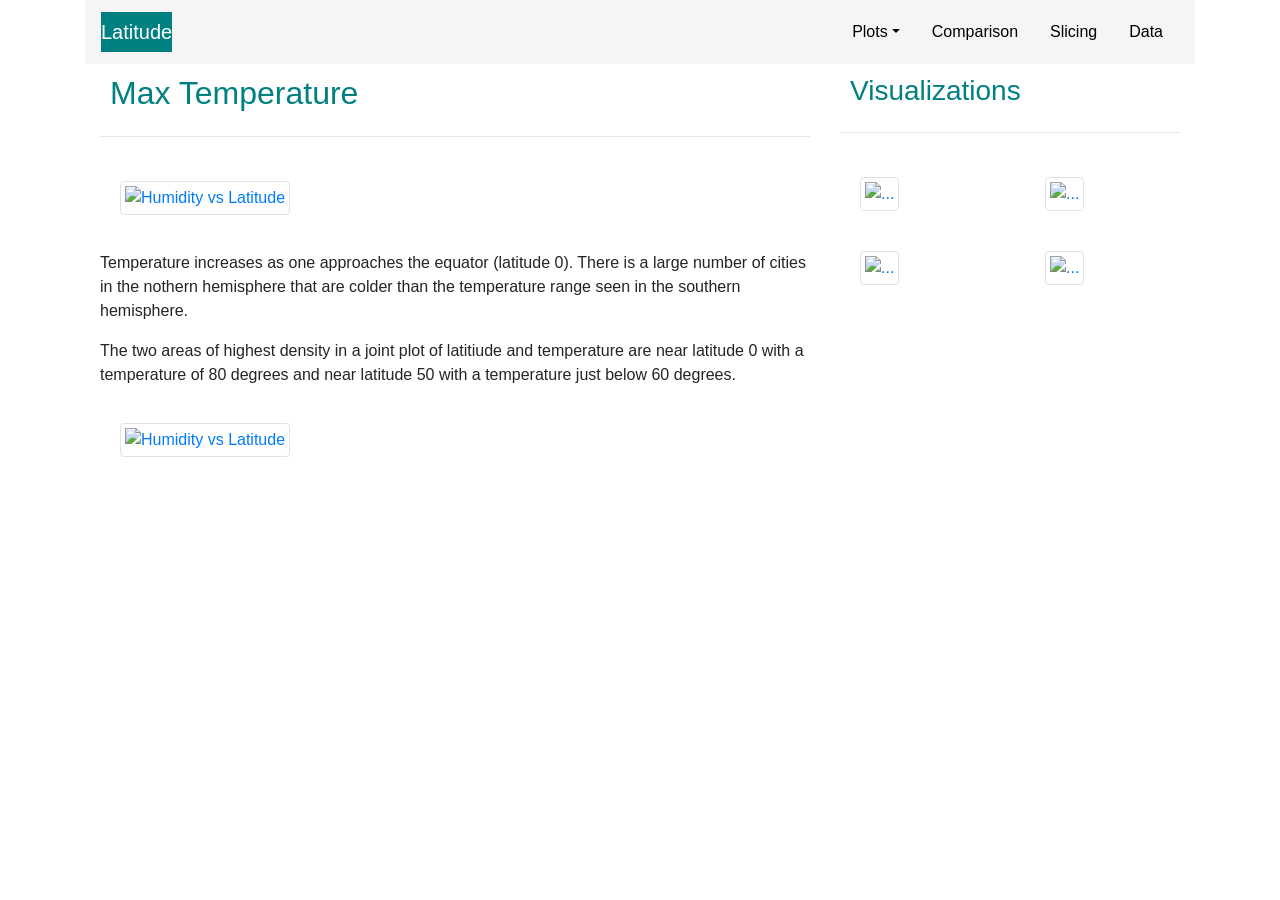
==== global-addition.html @ 0d7be70b "Dashboard" ====
<!DOCTYPE html>

<html lang="en">
    <head>
      <meta charset="UTF-8" name="viewport" content="width=device-width, initial-scale=1">
        <title>Latitude vs Max Temperature</title>
        <link rel="stylesheet" href="https://stackpath.bootstrapcdn.com/bootstrap/4.3.1/css/bootstrap.min.css" integrity="sha384-ggOyR0iXCbMQv3Xipma34MD+dH/1fQ784/j6cY/iJTQUOhcWr7x9JvoRxT2MZw1T" crossorigin="anonymous">
        
        <script src="https://code.jquery.com/jquery-3.3.1.slim.min.js" integrity="sha384-q8i/X+965DzO0rT7abK41JStQIAqVgRVzpbzo5smXKp4YfRvH+8abtTE1Pi6jizo" crossorigin="anonymous"></script>
        <script src="https://cdnjs.cloudflare.com/ajax/libs/popper.js/1.14.7/umd/popper.min.js" integrity="sha384-UO2eT0CpHqdSJQ6hJty5KVphtPhzWj9WO1clHTMGa3JDZwrnQq4sF86dIHNDz0W1" crossorigin="anonymous"></script>
        <script src="https://stackpath.bootstrapcdn.com/bootstrap/4.3.1/js/bootstrap.min.js" integrity="sha384-JjSmVgyd0p3pXB1rRibZUAYoIIy6OrQ6VrjIEaFf/nJGzIxFDsf4x0xIM+B07jRM" crossorigin="anonymous"></script>
        
        <link rel="stylesheet" href="style.css">
  </head>

  <body>

    <div class="container">
        <nav class="navbar navbar-expand-md navbar-custom rounded">
            <a class="navbar-brand" href="index.html">Latitude</a>
            <button class="navbar-toggler custom-toggler" type="button" data-toggle="collapse" data-target="#navbarsExample09" aria-controls="navbarsExample09" aria-expanded="false" aria-label="Toggle navigation">
            <span class="navbar-toggler-icon"></span>
            </button>
    
            <div class="collapse navbar-collapse" id="navbarsExample09">
            <ul class="navbar-nav ml-auto">
    
                <li class="nav-item dropdown">
                    <a class="nav-link dropdown-toggle" href="http://example.com" id="dropdown09" data-toggle="dropdown" aria-haspopup="true" aria-expanded="false">Plots</a>
                        <div class="dropdown-menu" aria-labelledby="dropdown09">
                            <a class="dropdown-item" href="maxtemp.html">Max Temperature</a>
                            <a class="dropdown-item" href="humidity.html">Humidity</a>
                            <a class="dropdown-item" href="cloudiness.html">Cloudiness</a>
                            <a class="dropdown-item" href="windspeed.html">Wind Speed</a>
                        </div>
                </li>
            
                <li class="nav-item">
                <a class="nav-link" href="comparison.html">Comparison</a>
                </li>
                <li class="nav-item">
                    <a class="nav-link" href="sliced.html">Slicing</a>
                  </li>
                <li class="nav-item">
                <a class="nav-link" href="datatable.html">Data</a>
                </li>
                
            </ul>
            </div>
        </nav>


        <div class="container">
          <div class="row">
            <div class="col-md-8">
              <!-- <div class="jumbotron"> -->
                <h2>Max Temperature</h2>
                <hr class="my-4">
                  <p>  <a target="_blank" href="Resources/assets/images/Fig1.png"><img src="Resources/assets/images/Fig1.png" alt="Humidity vs Latitude" class="img-thumbnail" id="visualization"></a>
                  </p> 
                    <p>Temperature increases as one approaches the equator (latitude 0). 
                        There is a large number of cities in the nothern hemisphere that are colder than the 
                        temperature range seen in the southern hemisphere.
                      </p>

                      <p>The two areas of highest density in a joint plot of latitiude and temperature
                        are near latitude 0 with a temperature of 80 degrees and near latitude 50 with
                        a temperature just below 60 degrees.
                      </p>

                      <p>  <a target="_blank" href="Resources/assets/images/temp-joint.png"><img src="Resources/assets/images/temp-joint.png" alt="Humidity vs Latitude" class="img-thumbnail" id="visualization"></a>
                      </p>

              <!-- </div> -->
            </div>
        
          <!--  
            <div class="col-md-4">
                <h3>Visualizations</h3>
                  <hr class="my-4">
                    <div class="col-md-6">
                      <img src="Resources/assets/images/Fig1.png" alt="..." class="img-thumbnail">
                      <img src="Resources/assets/images/Fig2.png" alt="..." class="img-thumbnail">
                    </div>
                    <div class="col-md-6">                      
                      <img src="Resources/assets/images/Fig3.png" alt="..." class="img-thumbnail">                   
                      <img src="Resources/assets/images/Fig4.png" alt="..." class="img-thumbnail">
                  </div>
                    <div class="w-100 d-none d-md-block"></div>
                  
                    <div class="col-md-6">                      
                        <img src="Resources/assets/images/Fig3.png" alt="..." class="img-thumbnail">                   
                        <img src="Resources/assets/images/Fig4.png" alt="..." class="img-thumbnail">
                    </div>
            </div>
          -->
  
          <div class="col-md-4">
              <!-- <div class="jumbotron"> -->
                <h3>Visualizations</h3>
                <hr class="my-4">
                
                <div class="row">
                  <div class="col-md-6 col-sm-3">
                      <!-- <div class="thumnbail"> -->
                         <a href="maxtemp.html"> <img src="Resources/assets/images/Fig1.png"
                          alt="..." class="img-thumbnail"> </a>
                      <!-- </div> -->
                  </div>
                  <div class="col-md-6 col-sm-3">
                        <!-- <div class="thumbnail"> -->
                          <a href="humidity.html"><img src="Resources/assets/images/Fig2.png" alt="..." class="img-thumbnail">
                        <!-- </div> --></a>
                      </div>
                
                  <!-- Force next columns to break to new line at md breakpoint and up -->
                  <div class="w-100 d-none d-md-block"></div>
                
                  <div class="col-md-6 col-sm-3">                      
                    <!-- <div class="thumbnail"> -->
                      <a href="cloudiness.html"><img src="Resources/assets/images/Fig3.png" alt="..." class="img-thumbnail">
                    <!-- </div> --></a>
                  </div>
                  <div class="col-md-6 col-sm-3">   
                      <a href="windspeed.html"><img src="Resources/assets/images/Fig4.png" alt="..." class="img-thumbnail"></a>
                  </div>
                </div>
               
               
              <!-- </div> -->
            </div>



          </div>
      </div>

      
    </div>

    <!-- Bootstrap core JavaScript
    ================================================== -->
    <!-- Placed at the end of the document so the pages load faster -->
    <script src="https://code.jquery.com/jquery-3.2.1.slim.min.js" integrity="sha384-KJ3o2DKtIkvYIK3UENzmM7KCkRr/rE9/Qpg6aAZGJwFDMVNA/GpGFF93hXpG5KkN" crossorigin="anonymous"></script>
    <script>window.jQuery || document.write('<script src="../../assets/js/vendor/jquery-slim.min.js"><\/script>')</script>
    <script src="../../assets/js/vendor/popper.min.js"></script>
    <script src="../../dist/js/bootstrap.min.js"></script>
  

</body>
</html>
---- style.css ----
/* 

For the images, I played around with the max-height, max-width and media queries but
did not find anything that scaled well.   The thumbnail class seems to work best.


*/

/* main {
  background-color: lightgray;
}
*/

h2 {
  color: teal;
  margin: 10px;
}

h3 {
  color: teal;
  margin: 10px;
}

h4 {
  color: teal;
  margin: 5px;
}

img {
  /*
    Center a block element in the middle of its enclosing tag.
    When you use the "auto" rule on both left and right margins,
    your browser will do the math necessary to center a block element.
    */
  margin-left: auto;
  margin-right: auto;
  margin: 20px;
}

@media (max-width: 767px) {
  h2 {
    margin: 5px;
  }
  h3 {
    margin: 5px;
  }
  /* img {
    margin: 10px;
  }
  */
}


@media (max-width:767px) {
#mainpic {
  float: none;
  max-width: auto;
  max-height: 250px;
  padding: 10px;
}
}


.navbar-custom {
  background-color: whitesmoke;
}

/* change the brand and text color */
.navbar-custom .navbar-brand,
.navbar-custom .navbar-text {
  color: teal;
}

/* change the link color and padding  */
.navbar-custom .navbar-nav .nav-link {
  color: black;
  padding: .75rem 1rem;
}

/* change the color and bg color of active or hovered links */
.navbar-custom .nav-item.active .nav-link,
.navbar-custom .nav-item:hover .nav-link {
  color: black;
  background-color: silver;
}

/* for dropdown only - change the color of droodown */
.navbar-custom .dropdown-menu {
  background-color: silver;
}
.navbar-custom .dropdown-item {
  color: #ffffff;
}
.navbar-custom .dropdown-item:hover,
.navbar-custom .dropdown-item:focus {
  color: #333333;
  background-color: rgba(255,255,255,.5);
}

.custom-toggler.navbar-toggler {
  color: grey;
  border-color: white;
}
.custom-toggler .navbar-toggler-icon {
  color: grey;
background-image: url("data:image/svg+xml;charset=utf8,%3Csvg viewBox='0 0 32 32' xmlns='http://www.w3.org/2000/svg'%3E%3Cpath stroke='rgba(128,128,128, 0.7)' stroke-width='2' stroke-linecap='round' stroke-miterlimit='10' d='M4 8h24M4 16h24M4 24h24'/%3E%3C/svg%3E");
}

@media (max-width:767px) {
  /* change navbar background */
  .navbar-custom  {
    background-color: teal;
  }
  /* change navbar-brand color */
  .navbar a.navbar-brand {
    color: white;
  }

  /* change navbar-toggler inside lines color (stroke) */
  .navbar-custom .navbar-toggler-icon {
    color: grey;
  }
  /* change hamburger button border color */
  .navbar-custom button.navbar-toggler.navbar-toggler-right {
    border-color: white;
  }
}

@media (min-width:768px) {
  /* change navbar-brand color */
  .navbar a.navbar-brand {
    background-color: teal;
    color: #fff;
  }
  
}
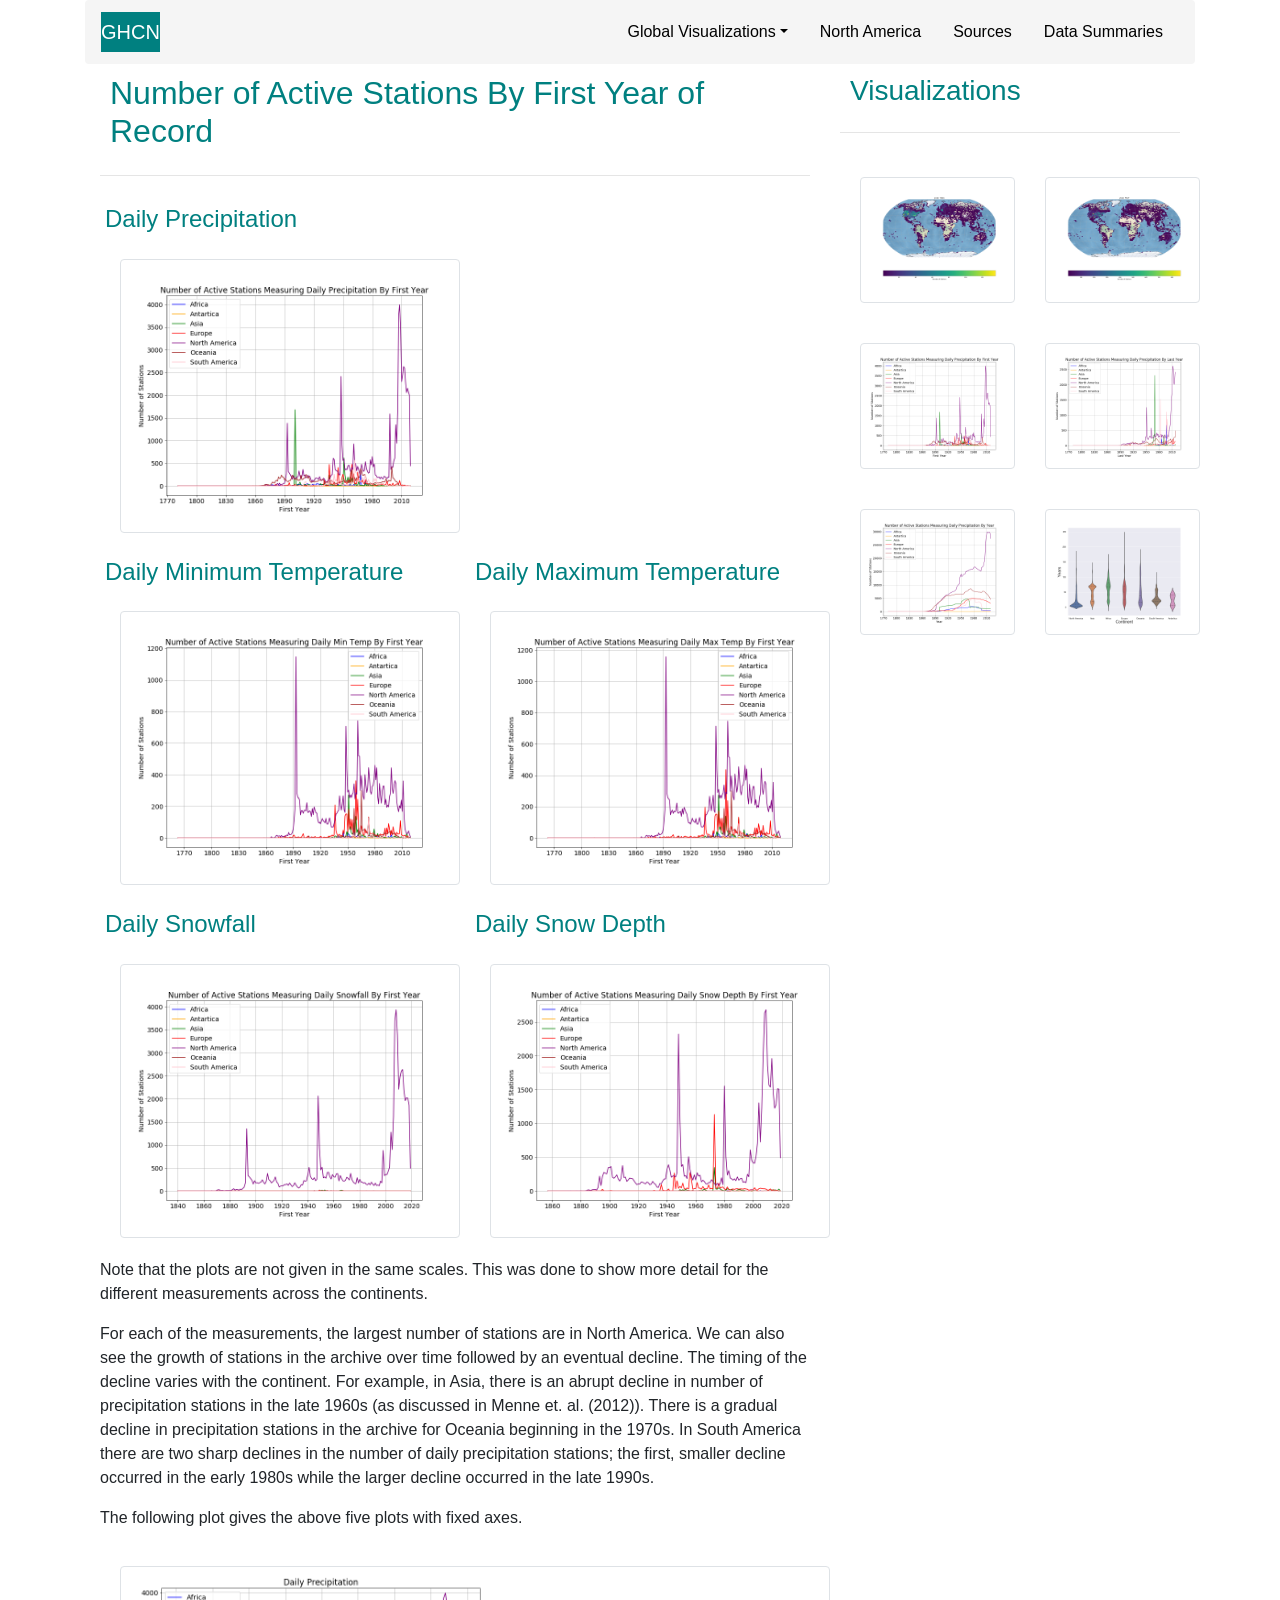
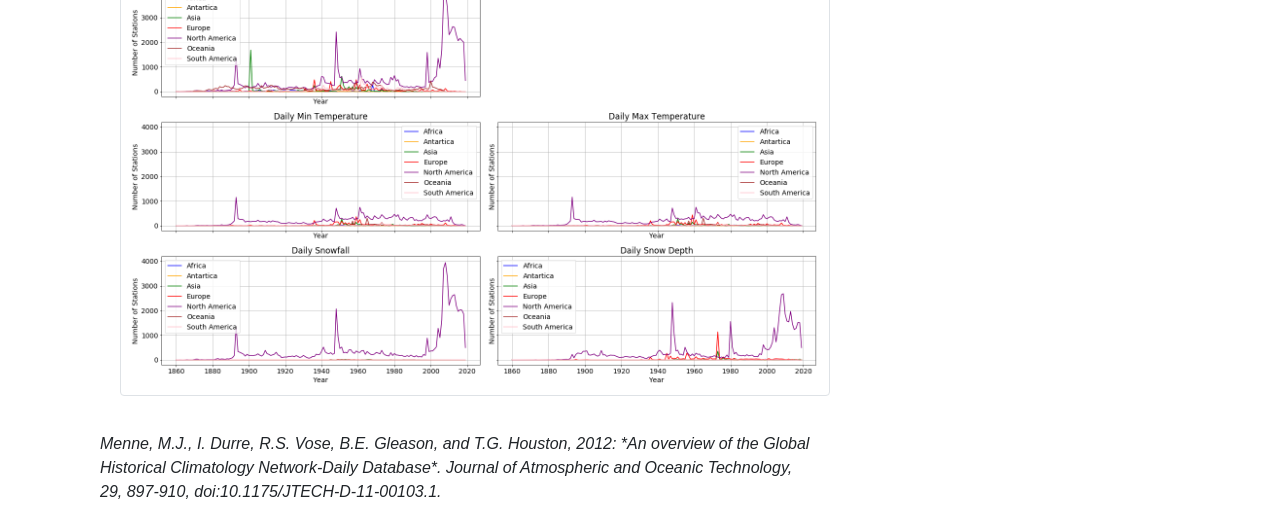
==== commit 648d1473: "update" ====
--- a/global-addition.html
+++ b/global-addition.html
@@ -1,80 +1,155 @@
 <!DOCTYPE html>
 
 <html lang="en">
-    <head>
-      <meta charset="UTF-8" name="viewport" content="width=device-width, initial-scale=1">
-        <title>Latitude vs Max Temperature</title>
-        <link rel="stylesheet" href="https://stackpath.bootstrapcdn.com/bootstrap/4.3.1/css/bootstrap.min.css" integrity="sha384-ggOyR0iXCbMQv3Xipma34MD+dH/1fQ784/j6cY/iJTQUOhcWr7x9JvoRxT2MZw1T" crossorigin="anonymous">
-        
-        <script src="https://code.jquery.com/jquery-3.3.1.slim.min.js" integrity="sha384-q8i/X+965DzO0rT7abK41JStQIAqVgRVzpbzo5smXKp4YfRvH+8abtTE1Pi6jizo" crossorigin="anonymous"></script>
-        <script src="https://cdnjs.cloudflare.com/ajax/libs/popper.js/1.14.7/umd/popper.min.js" integrity="sha384-UO2eT0CpHqdSJQ6hJty5KVphtPhzWj9WO1clHTMGa3JDZwrnQq4sF86dIHNDz0W1" crossorigin="anonymous"></script>
-        <script src="https://stackpath.bootstrapcdn.com/bootstrap/4.3.1/js/bootstrap.min.js" integrity="sha384-JjSmVgyd0p3pXB1rRibZUAYoIIy6OrQ6VrjIEaFf/nJGzIxFDsf4x0xIM+B07jRM" crossorigin="anonymous"></script>
-        
-        <link rel="stylesheet" href="style.css">
-  </head>
-
-  <body>
+
+<head>
+  <meta charset="UTF-8" name="viewport" content="width=device-width, initial-scale=1">
+  <title>Number of Active Stations by First Year of Record</title>
+  <link rel="stylesheet" href="https://stackpath.bootstrapcdn.com/bootstrap/4.3.1/css/bootstrap.min.css"
+    integrity="sha384-ggOyR0iXCbMQv3Xipma34MD+dH/1fQ784/j6cY/iJTQUOhcWr7x9JvoRxT2MZw1T" crossorigin="anonymous">
+
+  <script src="https://code.jquery.com/jquery-3.3.1.slim.min.js"
+    integrity="sha384-q8i/X+965DzO0rT7abK41JStQIAqVgRVzpbzo5smXKp4YfRvH+8abtTE1Pi6jizo" crossorigin="anonymous">
+  </script>
+  <script src="https://cdnjs.cloudflare.com/ajax/libs/popper.js/1.14.7/umd/popper.min.js"
+    integrity="sha384-UO2eT0CpHqdSJQ6hJty5KVphtPhzWj9WO1clHTMGa3JDZwrnQq4sF86dIHNDz0W1" crossorigin="anonymous">
+  </script>
+  <script src="https://stackpath.bootstrapcdn.com/bootstrap/4.3.1/js/bootstrap.min.js"
+    integrity="sha384-JjSmVgyd0p3pXB1rRibZUAYoIIy6OrQ6VrjIEaFf/nJGzIxFDsf4x0xIM+B07jRM" crossorigin="anonymous">
+  </script>
+
+  <link rel="stylesheet" href="style.css">
+</head>
+
+<body>
+
+  <div class="container">
+    <nav class="navbar navbar-expand-md navbar-custom rounded">
+      <a class="navbar-brand" href="index.html">GHCN</a>
+      <button class="navbar-toggler custom-toggler" type="button" data-toggle="collapse" data-target="#navbarsExample09"
+        aria-controls="navbarsExample09" aria-expanded="false" aria-label="Toggle navigation">
+        <span class="navbar-toggler-icon"></span>
+      </button>
+
+      <div class="collapse navbar-collapse" id="navbarsExample09">
+        <ul class="navbar-nav ml-auto">
+
+          <li class="nav-item dropdown">
+            <a class="nav-link dropdown-toggle" href="http://example.com" id="dropdown09" data-toggle="dropdown"
+              aria-haspopup="true" aria-expanded="false">Global Visualizations</a>
+            <div class="dropdown-menu" aria-labelledby="dropdown09">
+              <a class="dropdown-item" href="global-density.html">Spatial Density - Temperature</a>
+              <a class="dropdown-item" href="global-density-prcp.html">Spatial Density - Precipitation</a>
+              <a class="dropdown-item" href="global-time.html">Evolution of Network over Time</a>
+              <a class="dropdown-item" href="global-addition.html">Station Addition</a>
+              <a class="dropdown-item" href="global-dropout.html">Station Dropout</a>
+              <a class="dropdown-item" href="global-years.html">Years of Data</a>
+            </div>
+          </li>
+
+          <li class="nav-item">
+            <a class="nav-link" href="northamerica.html">North America</a>
+          </li>
+          <li class="nav-item">
+            <a class="nav-link" href="sources.html">Sources</a>
+          </li>
+          <li class="nav-item">
+            <a class="nav-link" href="summary-data.html">Data Summaries</a>
+          </li>
+
+        </ul>
+      </div>
+    </nav>
 
     <div class="container">
-        <nav class="navbar navbar-expand-md navbar-custom rounded">
-            <a class="navbar-brand" href="index.html">Latitude</a>
-            <button class="navbar-toggler custom-toggler" type="button" data-toggle="collapse" data-target="#navbarsExample09" aria-controls="navbarsExample09" aria-expanded="false" aria-label="Toggle navigation">
-            <span class="navbar-toggler-icon"></span>
-            </button>
-    
-            <div class="collapse navbar-collapse" id="navbarsExample09">
-            <ul class="navbar-nav ml-auto">
-    
-                <li class="nav-item dropdown">
-                    <a class="nav-link dropdown-toggle" href="http://example.com" id="dropdown09" data-toggle="dropdown" aria-haspopup="true" aria-expanded="false">Plots</a>
-                        <div class="dropdown-menu" aria-labelledby="dropdown09">
-                            <a class="dropdown-item" href="maxtemp.html">Max Temperature</a>
-                            <a class="dropdown-item" href="humidity.html">Humidity</a>
-                            <a class="dropdown-item" href="cloudiness.html">Cloudiness</a>
-                            <a class="dropdown-item" href="windspeed.html">Wind Speed</a>
-                        </div>
-                </li>
-            
-                <li class="nav-item">
-                <a class="nav-link" href="comparison.html">Comparison</a>
-                </li>
-                <li class="nav-item">
-                    <a class="nav-link" href="sliced.html">Slicing</a>
-                  </li>
-                <li class="nav-item">
-                <a class="nav-link" href="datatable.html">Data</a>
-                </li>
-                
-            </ul>
-            </div>
-        </nav>
-
-
-        <div class="container">
+      <div class="row">
+        <div class="col-md-8">
+          <!-- <div class="jumbotron"> -->
+          <h2>Number of Active Stations By First Year of Record</h2>
+          <hr class="my-4">
+
           <div class="row">
-            <div class="col-md-8">
-              <!-- <div class="jumbotron"> -->
-                <h2>Max Temperature</h2>
-                <hr class="my-4">
-                  <p>  <a target="_blank" href="Resources/assets/images/Fig1.png"><img src="Resources/assets/images/Fig1.png" alt="Humidity vs Latitude" class="img-thumbnail" id="visualization"></a>
-                  </p> 
-                    <p>Temperature increases as one approaches the equator (latitude 0). 
-                        There is a large number of cities in the nothern hemisphere that are colder than the 
-                        temperature range seen in the southern hemisphere.
-                      </p>
-
-                      <p>The two areas of highest density in a joint plot of latitiude and temperature
-                        are near latitude 0 with a temperature of 80 degrees and near latitude 50 with
-                        a temperature just below 60 degrees.
-                      </p>
-
-                      <p>  <a target="_blank" href="Resources/assets/images/temp-joint.png"><img src="Resources/assets/images/temp-joint.png" alt="Humidity vs Latitude" class="img-thumbnail" id="visualization"></a>
-                      </p>
-
-              <!-- </div> -->
-            </div>
-        
-          <!--  
+            <div class="col-md-6">
+              <!-- <div class="thumnbail"> -->
+              <h4>Daily Precipitation</h4>
+              <a target="_blank" href="static/img/prcp_by_firstyear.png"> <img src="static/img/prcp_by_firstyear.png" alt="..."
+                  class="img-thumbnail"> </a>
+              <!-- </div> -->
+            </div>
+            <div class="col-md-6">
+              <!-- <div class="thumbnail"> -->
+              <h4></h4>
+
+            </div>
+
+            <!-- Force next columns to break to new line at md breakpoint and up -->
+            <div class="w-100 d-none d-md-block"></div>
+
+            <div class="col-md-6">
+              <!-- <div class="thumnbail"> -->
+              <h4>Daily Minimum Temperature</h4>
+              <a target="_blank" href="static/img/tmin_by_firstyear.png"> <img src="static/img/tmin_by_firstyear.png" alt="..."
+                  class="img-thumbnail"> </a>
+              <!-- </div> -->
+            </div>
+            <div class="col-md-6">
+              <!-- <div class="thumbnail"> -->
+              <h4>Daily Maximum Temperature</h4>
+              <a target="_blank" href="static/img/tmax_by_firstyear.png"><img src="static/img/tmax_by_firstyear.png" alt="..."
+                  class="img-thumbnail">
+                <!-- </div> --></a>
+            </div>
+
+            <!-- Force next columns to break to new line at md breakpoint and up -->
+            <div class="w-100 d-none d-md-block"></div>
+
+            <div class="col-md-6">
+              <!-- <div class="thumbnail"> -->
+              <h4>Daily Snowfall</h4>
+              <a target="_blank" href="static/img/snow_by_firstyear.png"><img src="static/img/snow_by_firstyear.png" alt="..."
+                  class="img-thumbnail">
+                <!-- </div> --></a>
+            </div>
+            <div class="col-md-6">
+              <h4>Daily Snow Depth</h4>
+              <a target="_blank" href="static/img/snwd_by_firstyear.png"><img src="static/img/snwd_by_firstyear.png" alt="..."
+                  class="img-thumbnail"></a>
+            </div>
+
+          </div>
+
+          <p>Note that the plots are not given in the same scales. This was done to
+            show more detail for the different measurements across the continents.
+          </p>
+
+          <p>For each of the measurements, the largest number of stations are in North America.
+
+            We can also see the growth of stations in the
+            archive over time followed by an eventual decline. The timing of the decline
+            varies with the continent. For example, in Asia, there is an abrupt decline in
+            number of precipitation stations in the late 1960s (as discussed in Menne et. al. (2012)). 
+            There is a gradual decline
+            in precipitation stations in the archive for Oceania beginning in the 1970s. In
+            South America there are two sharp declines in the number of daily precipitation stations; 
+            the first, smaller decline occurred in the
+            early 1980s while the larger decline occurred in the late 1990s.</p>
+
+          <p>The following plot gives the above five plots with fixed axes.</p>
+
+          <p> <a target="_blank" href="static/img/test_firstyear.png"><img src="static/img/test_firstyear.png" alt="Element by Continent"
+                class="img-thumbnail" id="visualization"></a>
+          </p>
+
+          <p>
+            <cite>Menne, M.J., I. Durre, R.S. Vose, B.E. Gleason, and T.G. Houston, 2012: *An overview
+              of the Global Historical Climatology Network-Daily Database*. Journal of Atmospheric
+              and Oceanic Technology, 29, 897-910, doi:10.1175/JTECH-D-11-00103.1.</cite>
+          </p>
+
+          <!-- </div> -->
+        </div>
+
+        <!--  
             <div class="col-md-4">
                 <h3>Visualizations</h3>
                   <hr class="my-4">
@@ -94,58 +169,81 @@
                     </div>
             </div>
           -->
-  
-          <div class="col-md-4">
-              <!-- <div class="jumbotron"> -->
-                <h3>Visualizations</h3>
-                <hr class="my-4">
-                
-                <div class="row">
-                  <div class="col-md-6 col-sm-3">
-                      <!-- <div class="thumnbail"> -->
-                         <a href="maxtemp.html"> <img src="Resources/assets/images/Fig1.png"
-                          alt="..." class="img-thumbnail"> </a>
-                      <!-- </div> -->
-                  </div>
-                  <div class="col-md-6 col-sm-3">
-                        <!-- <div class="thumbnail"> -->
-                          <a href="humidity.html"><img src="Resources/assets/images/Fig2.png" alt="..." class="img-thumbnail">
-                        <!-- </div> --></a>
-                      </div>
-                
-                  <!-- Force next columns to break to new line at md breakpoint and up -->
-                  <div class="w-100 d-none d-md-block"></div>
-                
-                  <div class="col-md-6 col-sm-3">                      
-                    <!-- <div class="thumbnail"> -->
-                      <a href="cloudiness.html"><img src="Resources/assets/images/Fig3.png" alt="..." class="img-thumbnail">
-                    <!-- </div> --></a>
-                  </div>
-                  <div class="col-md-6 col-sm-3">   
-                      <a href="windspeed.html"><img src="Resources/assets/images/Fig4.png" alt="..." class="img-thumbnail"></a>
-                  </div>
-                </div>
-               
-               
-              <!-- </div> -->
-            </div>
-
-
-
+
+        <div class="col-md-4">
+          <!-- <div class="jumbotron"> -->
+          <h3>Visualizations</h3>
+          <hr class="my-4">
+
+          <div class="row">
+            <div class="col-md-6 col-sm-3">
+              <!-- <div class="thumnbail"> -->
+
+              <a href="global-density.html"> <img src="static/img/tmax-2018.png" alt="..." class="img-thumbnail"> </a>
+              <!-- </div> -->
+            </div>
+            <div class="col-md-6 col-sm-3">
+              <!-- <div class="thumbnail"> -->
+
+              <a href="global-density-prcp.html"><img src="static/img/prcp-2018.png" alt="..." class="img-thumbnail">
+                <!-- </div> --></a>
+            </div>
+
+            <!-- Force next columns to break to new line at md breakpoint and up -->
+            <div class="w-100 d-none d-md-block"></div>
+
+            <div class="col-md-6 col-sm-3">
+              <!-- <div class="thumbnail"> -->
+              <a href="global-addition.html"><img src="static/img/prcp_by_firstyear.png" alt="..."
+                  class="img-thumbnail">
+                <!-- </div> --></a>
+            </div>
+            <div class="col-md-6 col-sm-3">
+              <a href="global-dropout.html"><img src="static/img/prcp_by_lastyear.png" alt="..."
+                  class="img-thumbnail"></a>
+            </div>
           </div>
+
+          <div class="row">
+            <div class="col-md-6 col-sm-3">
+              <!-- <div class="thumnbail"> -->
+              <a href="global-time.html"> <img src="static/img/prcp_by_year.png" alt="..." class="img-thumbnail"> </a>
+              <!-- </div> -->
+            </div>
+            <div class="col-md-6 col-sm-3">
+              <!-- <div class="thumbnail"> -->
+              <a href="global-years.html"><img src="static/img/prcp_years.png" alt="..." class="img-thumbnail">
+                <!-- </div> --></a>
+            </div>
+
+          </div>
+
+
+          <!-- </div> -->
+        </div>
+
+
+
+
       </div>
-
-      
     </div>
 
-    <!-- Bootstrap core JavaScript
+
+  </div>
+
+  <!-- Bootstrap core JavaScript
     ================================================== -->
-    <!-- Placed at the end of the document so the pages load faster -->
-    <script src="https://code.jquery.com/jquery-3.2.1.slim.min.js" integrity="sha384-KJ3o2DKtIkvYIK3UENzmM7KCkRr/rE9/Qpg6aAZGJwFDMVNA/GpGFF93hXpG5KkN" crossorigin="anonymous"></script>
-    <script>window.jQuery || document.write('<script src="../../assets/js/vendor/jquery-slim.min.js"><\/script>')</script>
-    <script src="../../assets/js/vendor/popper.min.js"></script>
-    <script src="../../dist/js/bootstrap.min.js"></script>
-  
+  <!-- Placed at the end of the document so the pages load faster -->
+  <script src="https://code.jquery.com/jquery-3.2.1.slim.min.js"
+    integrity="sha384-KJ3o2DKtIkvYIK3UENzmM7KCkRr/rE9/Qpg6aAZGJwFDMVNA/GpGFF93hXpG5KkN" crossorigin="anonymous">
+  </script>
+  <script>
+    window.jQuery || document.write('<script src="../../assets/js/vendor/jquery-slim.min.js"><\/script>')
+  </script>
+  <script src="../../assets/js/vendor/popper.min.js"></script>
+  <script src="../../dist/js/bootstrap.min.js"></script>
+
 
 </body>
+
 </html>
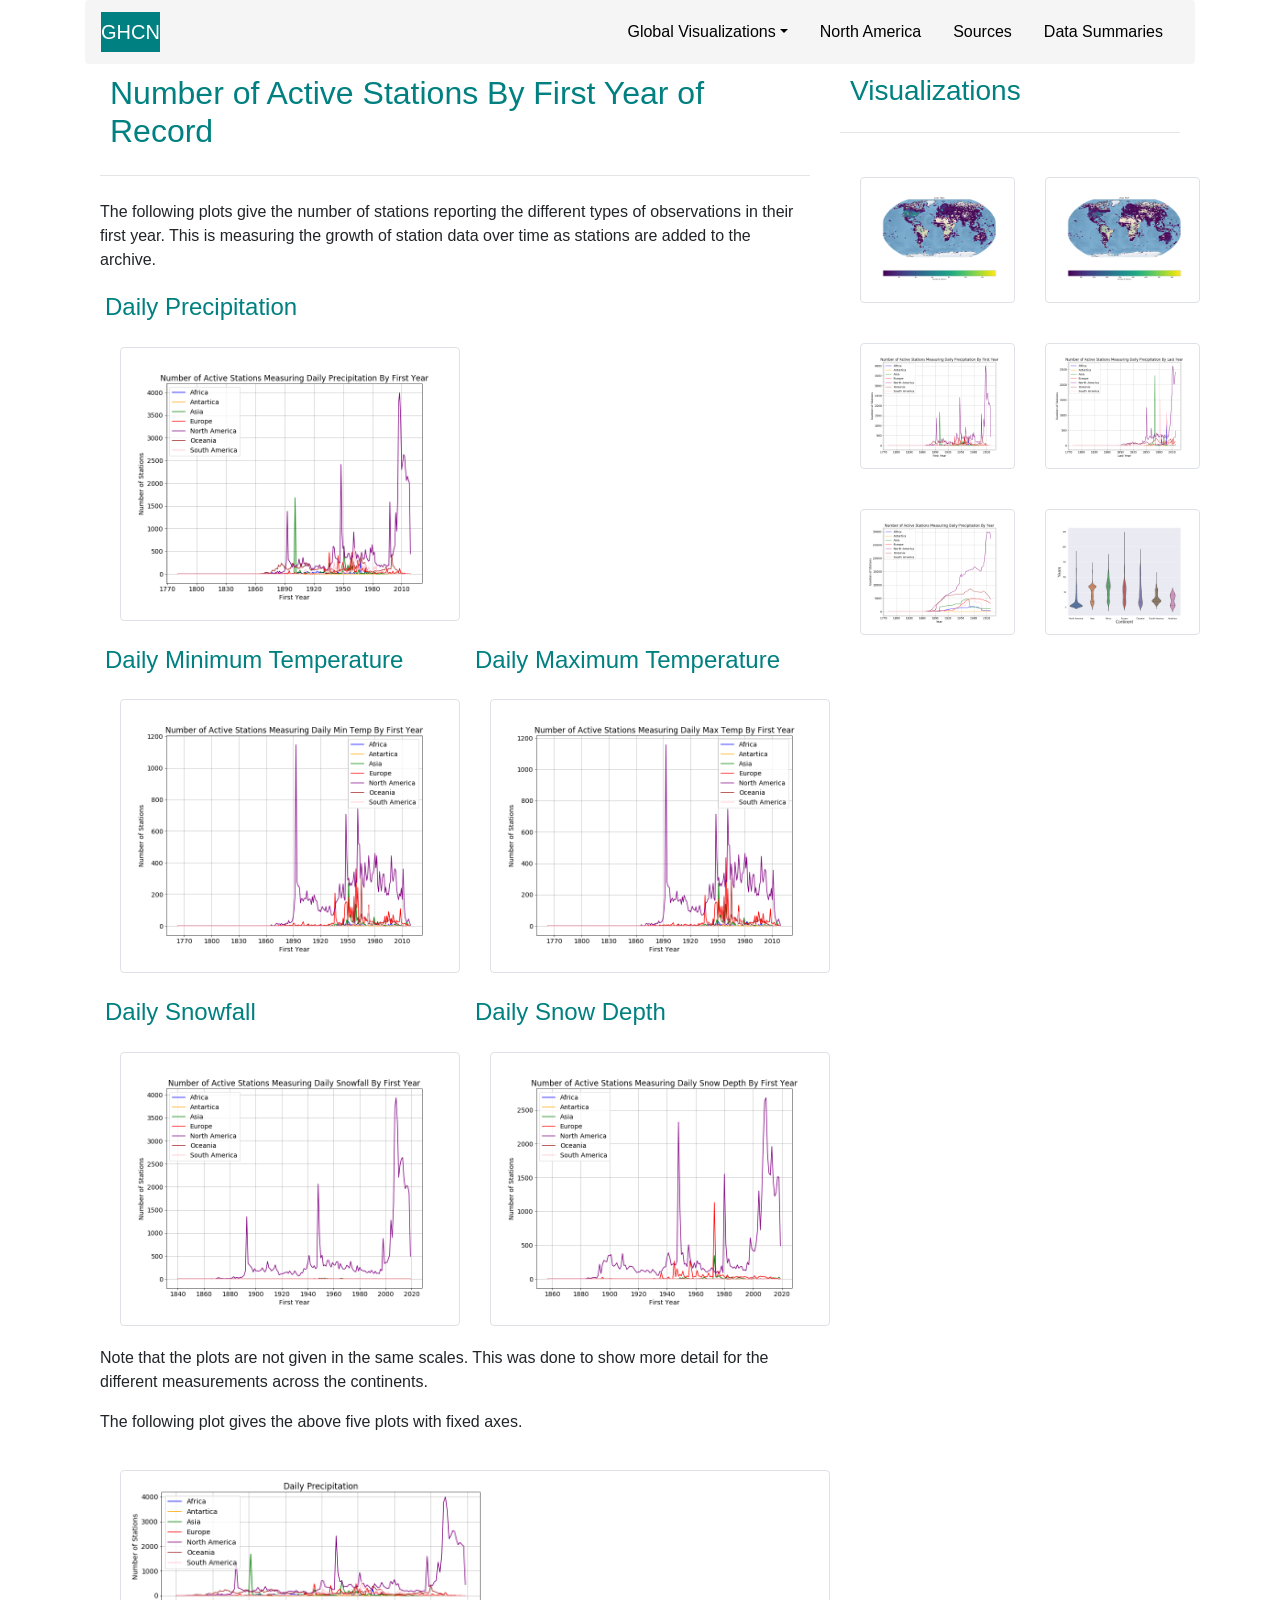
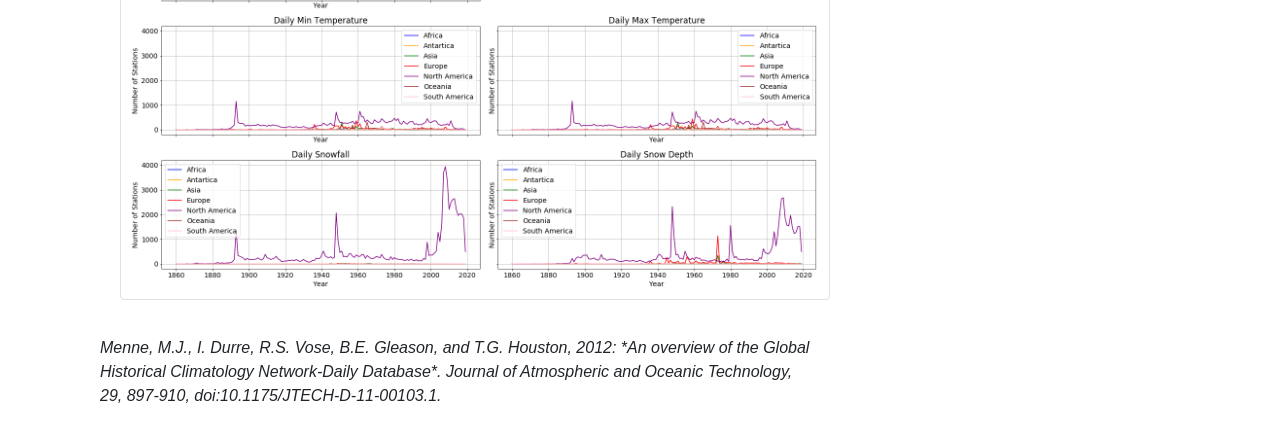
==== commit 1dd3edf3: "updates" ====
--- a/global-addition.html
+++ b/global-addition.html
@@ -68,6 +68,12 @@
           <h2>Number of Active Stations By First Year of Record</h2>
           <hr class="my-4">
 
+          <p>
+            The following plots give the number of stations reporting the different types of 
+            observations in their first year.  This is measuring the growth of station 
+            data over time as stations are added to the archive.
+            </p>
+
           <div class="row">
             <div class="col-md-6">
               <!-- <div class="thumnbail"> -->
@@ -122,17 +128,9 @@
             show more detail for the different measurements across the continents.
           </p>
 
-          <p>For each of the measurements, the largest number of stations are in North America.
-
-            We can also see the growth of stations in the
-            archive over time followed by an eventual decline. The timing of the decline
-            varies with the continent. For example, in Asia, there is an abrupt decline in
-            number of precipitation stations in the late 1960s (as discussed in Menne et. al. (2012)). 
-            There is a gradual decline
-            in precipitation stations in the archive for Oceania beginning in the 1970s. In
-            South America there are two sharp declines in the number of daily precipitation stations; 
-            the first, smaller decline occurred in the
-            early 1980s while the larger decline occurred in the late 1990s.</p>
+          <p>
+            
+          </p>
 
           <p>The following plot gives the above five plots with fixed axes.</p>
 
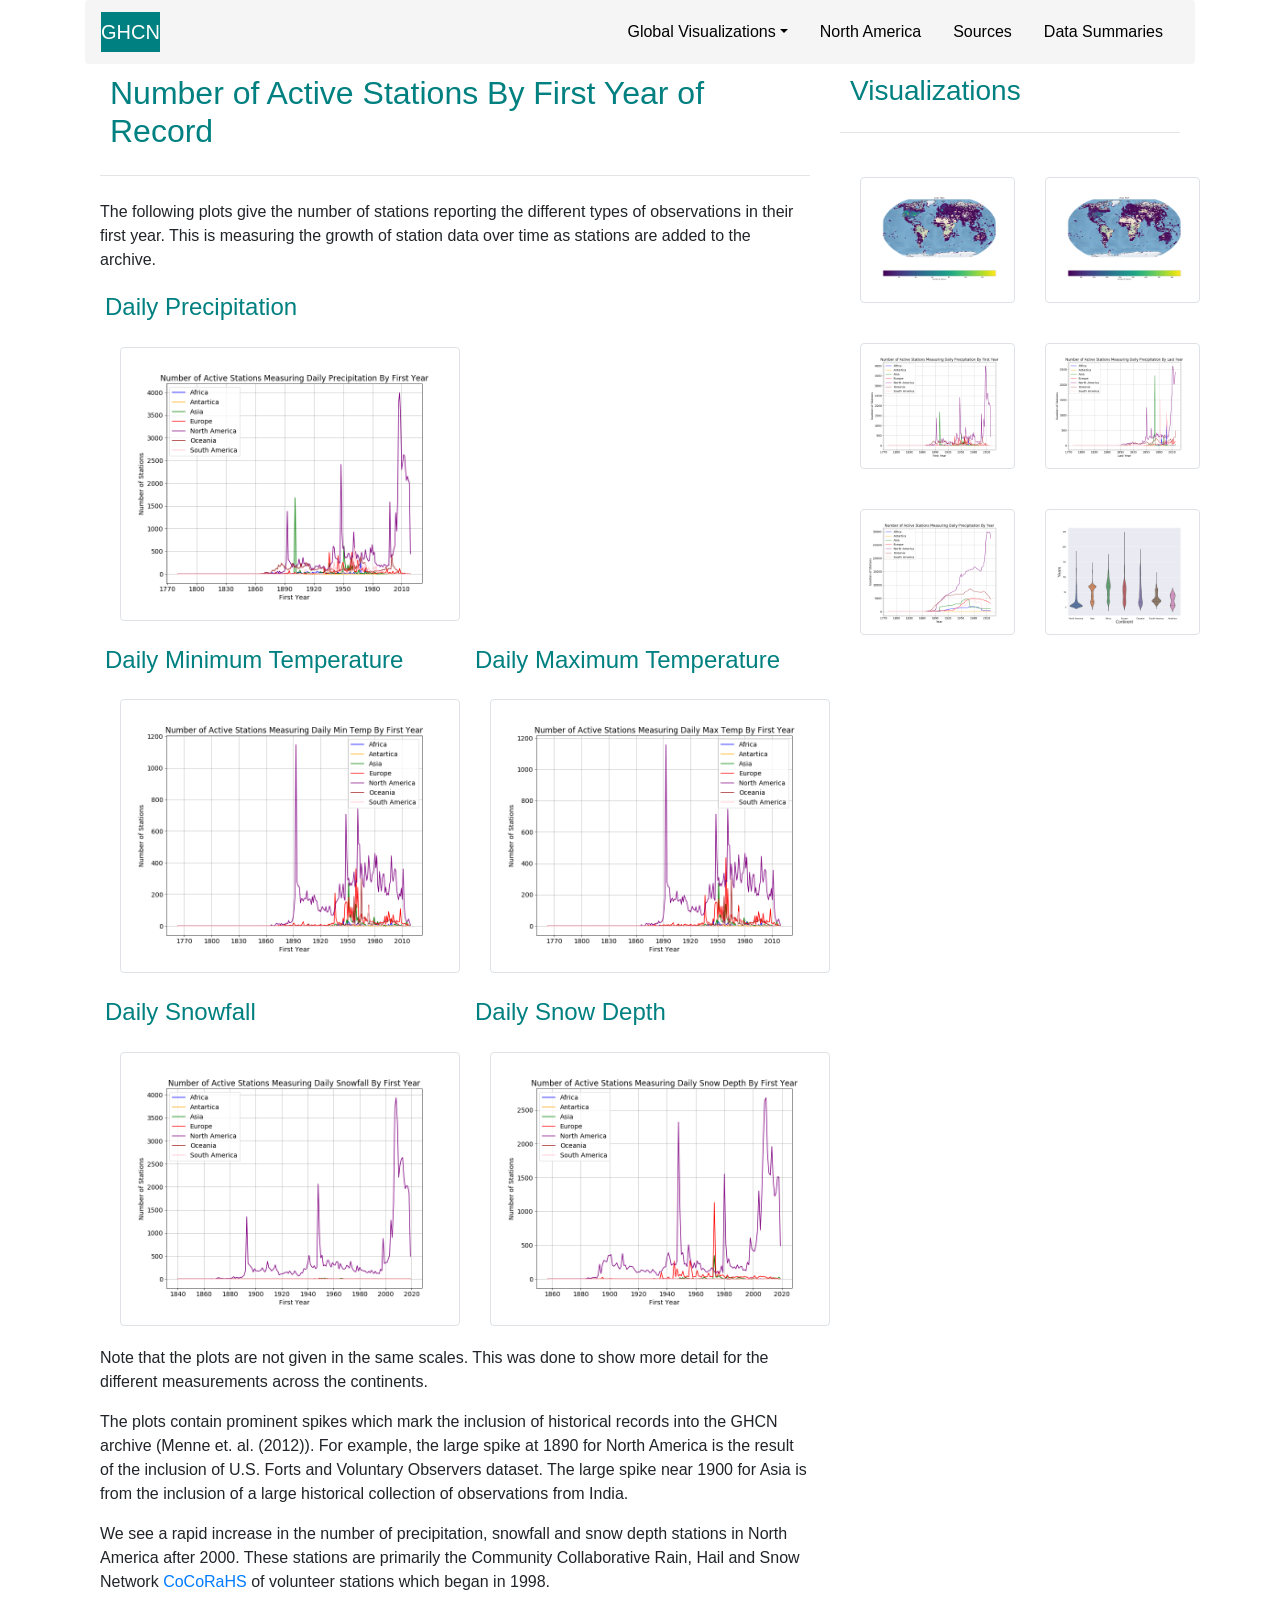
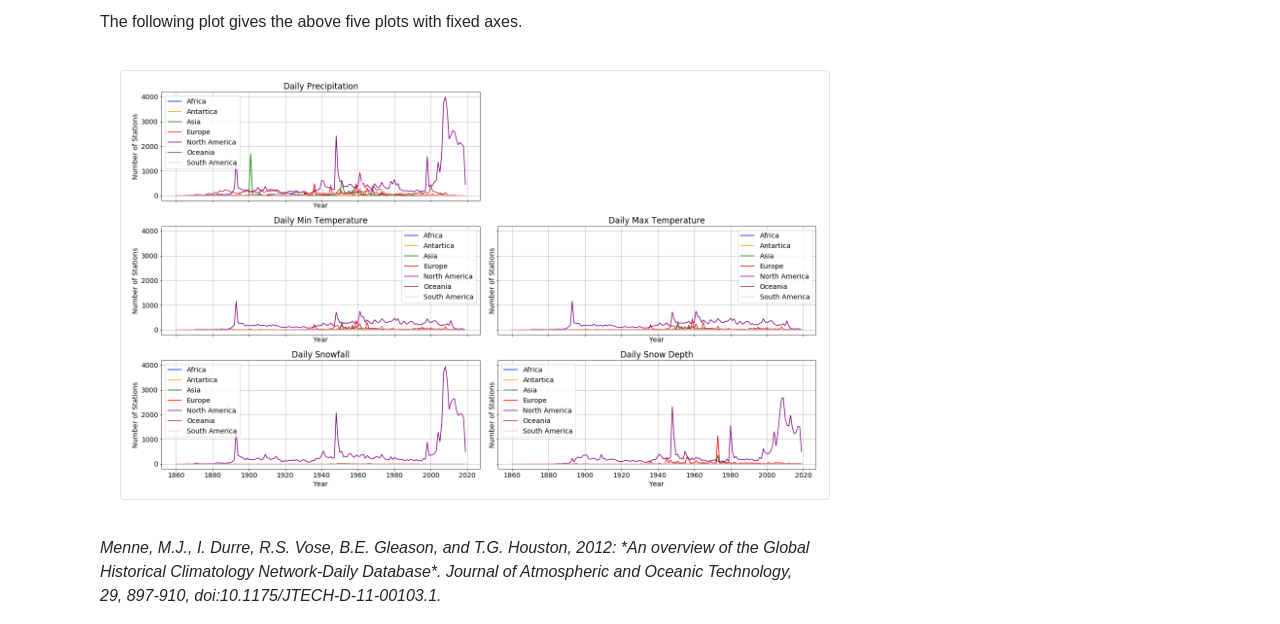
==== commit 1d2a0ac8: "addition" ====
--- a/global-addition.html
+++ b/global-addition.html
@@ -129,7 +129,19 @@
           </p>
 
           <p>
-            
+            The plots contain prominent spikes which mark the inclusion of 
+            historical records into the GHCN archive (Menne et. al. (2012)).
+            For example, the large spike at 1890 for North America is the 
+            result of the inclusion of U.S. Forts and Voluntary Observers dataset.
+
+
+            The large spike near 1900 for Asia is from the inclusion of a 
+            large historical collection of observations from India.
+          </p>
+
+          <p>We see a rapid increase in the number of precipitation, snowfall and snow depth stations in North America 
+            after 2000.  These stations are primarily the Community Collaborative Rain, Hail and Snow Network 
+            <a target="_blank" href="https://www.cocorahs.org">CoCoRaHS</a> of volunteer stations which began in 1998.
           </p>
 
           <p>The following plot gives the above five plots with fixed axes.</p>
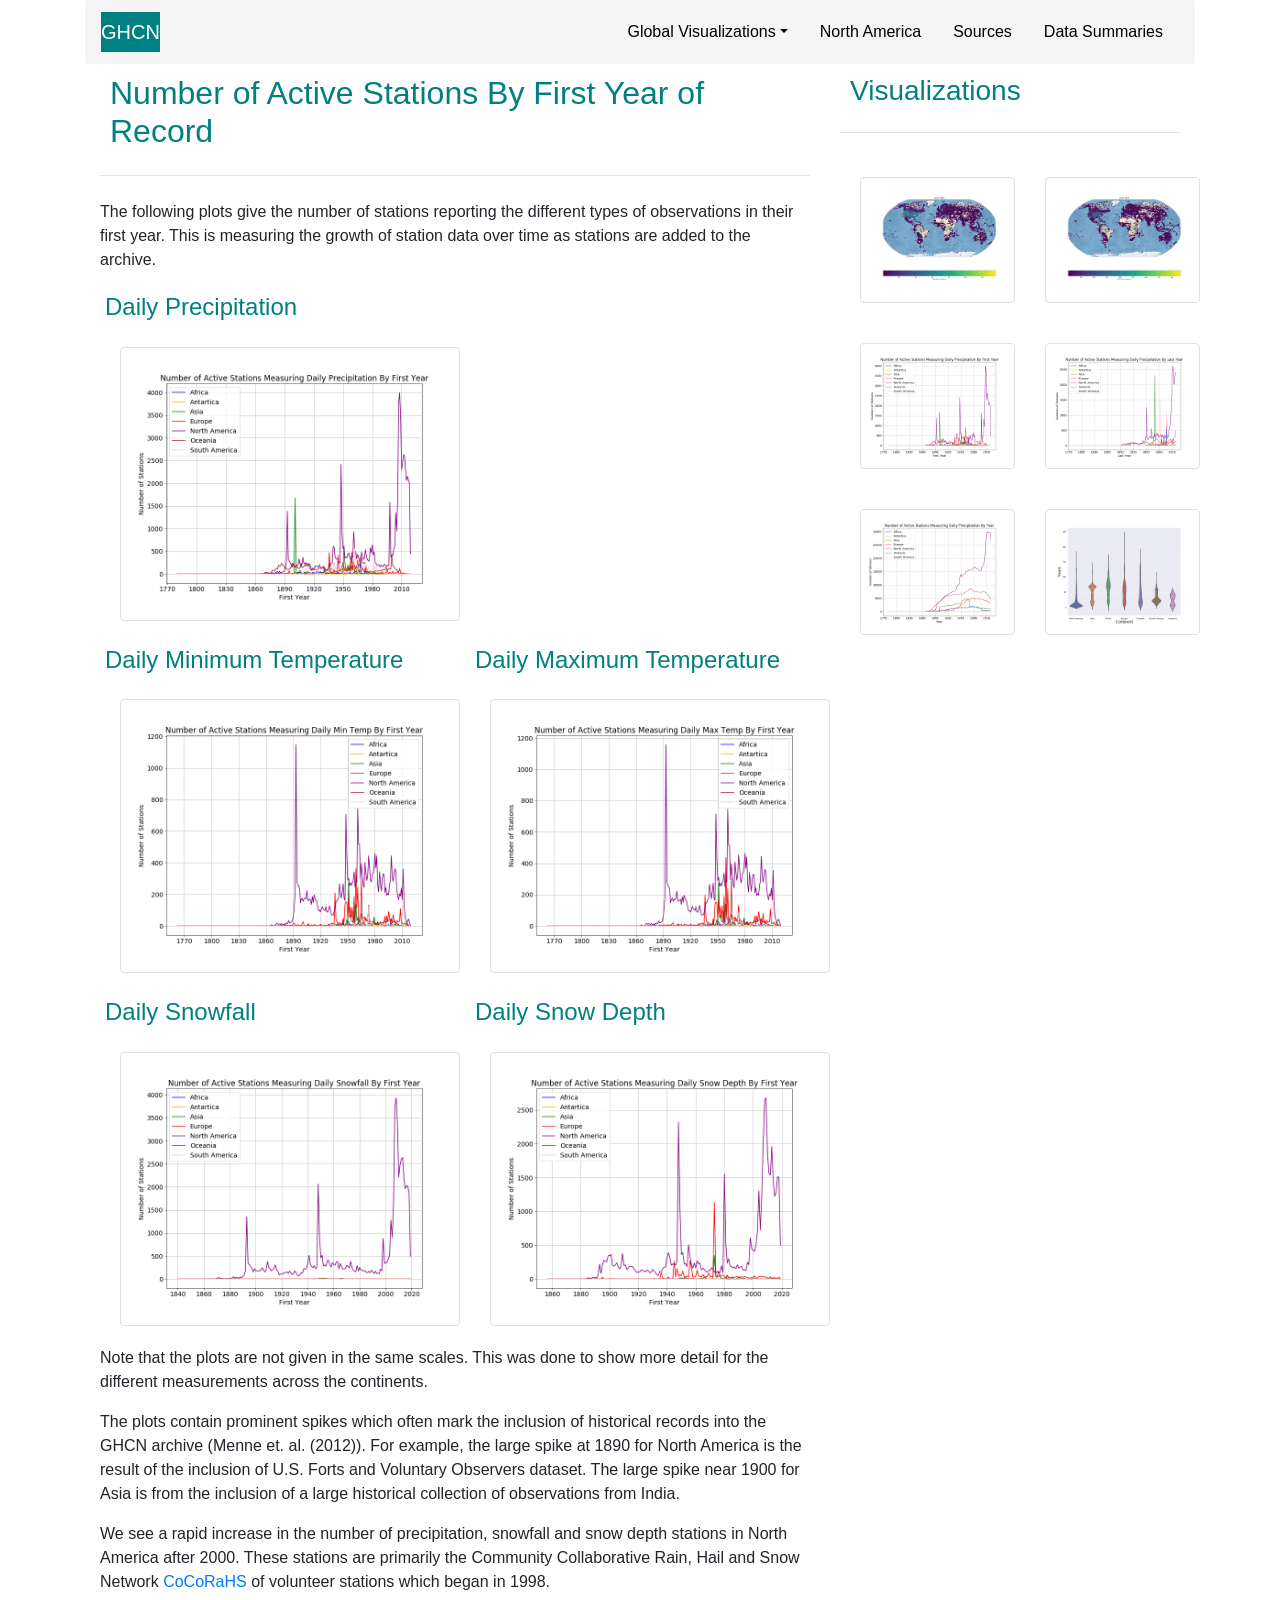
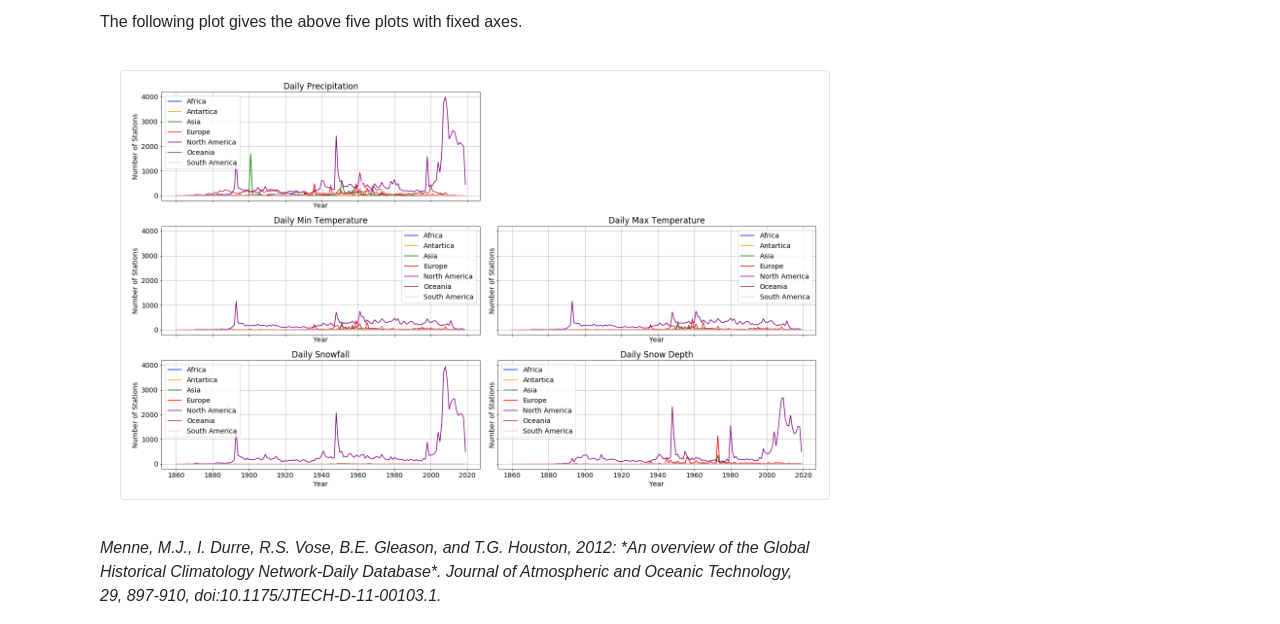
==== commit e9f75f40: "updates" ====
--- a/global-addition.html
+++ b/global-addition.html
@@ -129,7 +129,7 @@
           </p>
 
           <p>
-            The plots contain prominent spikes which mark the inclusion of 
+            The plots contain prominent spikes which often mark the inclusion of 
             historical records into the GHCN archive (Menne et. al. (2012)).
             For example, the large spike at 1890 for North America is the 
             result of the inclusion of U.S. Forts and Voluntary Observers dataset.
